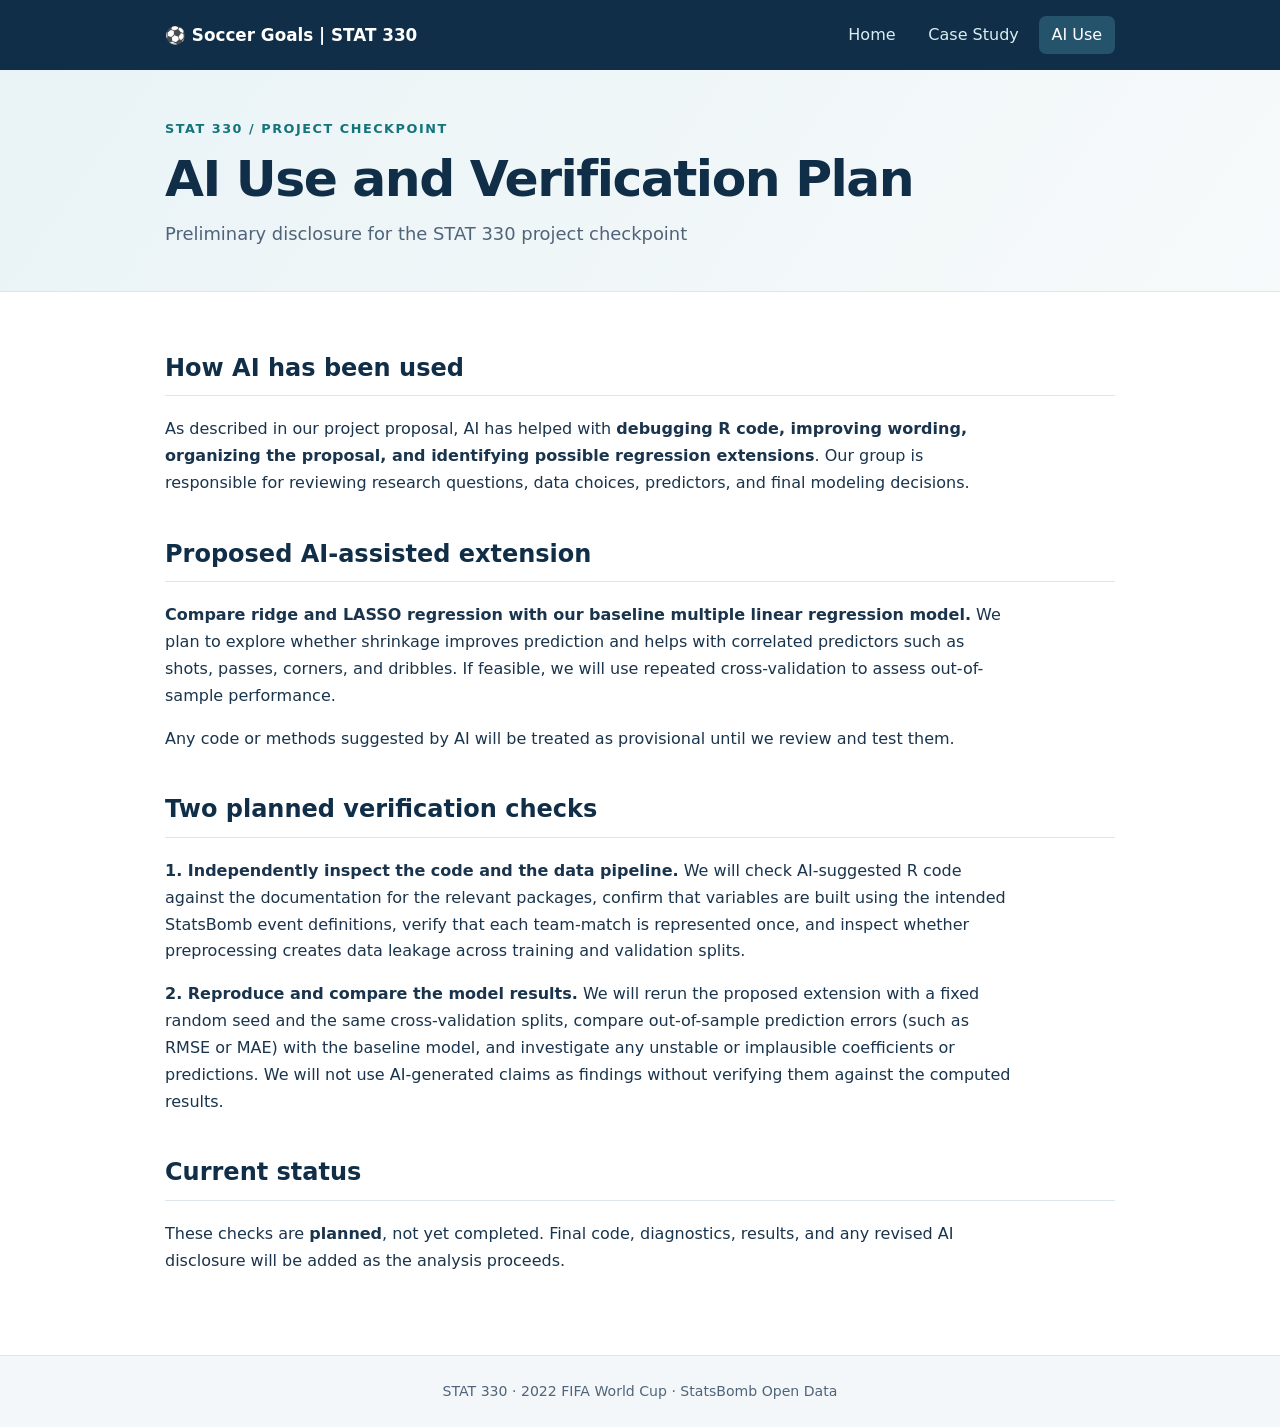
==== docs/ai-use.html @ 722ae0f7 "Add files via upload" ====
<!doctype html><html lang="en"><head><meta charset="utf-8"><meta name="viewport" content="width=device-width, initial-scale=1"><meta name="description" content="STAT 330 soccer team performance and goals project checkpoint"><title>AI Use and Verification Plan · STAT 330</title><link rel="stylesheet" href="styles.css"><style>
*{box-sizing:border-box}html{scroll-behavior:smooth}body{margin:0;font-family:system-ui,-apple-system,Segoe UI,Roboto,Arial,sans-serif;line-height:1.68}header{background:#102e47;color:white}.mast{max-width:990px;margin:auto;padding:1rem 1.25rem;display:flex;gap:1.25rem;justify-content:space-between;align-items:center;flex-wrap:wrap}.brand{font-weight:750;color:white;text-decoration:none;font-size:1.05rem}nav{display:flex;gap:.45rem;flex-wrap:wrap}nav a{color:#d9eef4;text-decoration:none;padding:.35rem .8rem;border-radius:7px}nav a:hover,nav a.active{background:#24536b;color:white}.hero{background:linear-gradient(125deg,#e9f3f6,#f7fafb);border-bottom:1px solid #dce6eb}.hero-inner{max-width:990px;margin:auto;padding:3rem 1.25rem 2.6rem}.eyebrow{color:#14747a;text-transform:uppercase;letter-spacing:.12em;font-size:.8rem;font-weight:800}.hero h1{font-size:clamp(2rem,4.7vw,3.15rem);line-height:1.17;max-width:800px;margin:.65rem 0;color:#102e47}.hero p{margin:0;color:#506479;font-size:1.12rem}main{max-width:990px;margin:0 auto;padding:1.2rem 1.25rem 4rem;min-height:48vh}main p,main li{max-width:850px}main a{overflow-wrap:anywhere}footer{background:#f3f7fa;border-top:1px solid #dce6eb;text-align:center;color:#506479;font-size:.88rem;padding:1.5rem}@media(max-width:550px){.mast{align-items:flex-start}.hero-inner{padding-top:2rem}table{display:block;overflow-x:auto}}
</style></head><body><header><div class="mast"><a class="brand" href="index.html">⚽ Soccer Goals | STAT 330</a><nav aria-label="Main navigation"><a href="index.html" >Home</a><a href="case-study.html" >Case Study</a><a href="ai-use.html" class="active">AI Use</a></nav></div></header><div class="hero"><div class="hero-inner"><div class="eyebrow">STAT 330 / Project Checkpoint</div><h1>AI Use and Verification Plan</h1><p>Preliminary disclosure for the STAT 330 project checkpoint</p></div></div><main><h2 id="how-ai-has-been-used">How AI has been used</h2>
<p>As described in our project proposal, AI has helped with
<strong>debugging R code, improving wording, organizing the proposal,
and identifying possible regression extensions</strong>. Our group is
responsible for reviewing research questions, data choices, predictors,
and final modeling decisions.</p>
<h2 id="proposed-ai-assisted-extension">Proposed AI-assisted
extension</h2>
<p><strong>Compare ridge and LASSO regression with our baseline multiple
linear regression model.</strong> We plan to explore whether shrinkage
improves prediction and helps with correlated predictors such as shots,
passes, corners, and dribbles. If feasible, we will use repeated
cross-validation to assess out-of-sample performance.</p>
<p>Any code or methods suggested by AI will be treated as provisional
until we review and test them.</p>
<h2 id="two-planned-verification-checks">Two planned verification
checks</h2>
<p><strong>1. Independently inspect the code and the data
pipeline.</strong> We will check AI-suggested R code against the
documentation for the relevant packages, confirm that variables are
built using the intended StatsBomb event definitions, verify that each
team-match is represented once, and inspect whether preprocessing
creates data leakage across training and validation splits.</p>
<p><strong>2. Reproduce and compare the model results.</strong> We will
rerun the proposed extension with a fixed random seed and the same
cross-validation splits, compare out-of-sample prediction errors (such
as RMSE or MAE) with the baseline model, and investigate any unstable or
implausible coefficients or predictions. We will not use AI-generated
claims as findings without verifying them against the computed
results.</p>
<h2 id="current-status">Current status</h2>
<p>These checks are <strong>planned</strong>, not yet completed. Final
code, diagnostics, results, and any revised AI disclosure will be added
as the analysis proceeds.</p>
</main><footer>STAT 330 · 2022 FIFA World Cup · StatsBomb Open Data</footer></body></html>
---- docs/styles.css ----
/* Shared styling for the Quarto site and the checked-in HTML preview. */
:root { --ink:#19344c; --mid:#506479; --navy:#102e47; --aqua:#0f7f86; --wash:#f3f7fa; --line:#dce6eb; }
body { color:var(--ink); background: #fff; }
a { color:#08777d; }
a:hover { color:#055a5e; }
h1,h2,h3 { color:var(--navy); }
h1 { letter-spacing:-.03em; }
h2 { margin-top:2.3rem; border-bottom:1px solid var(--line); padding-bottom:.45rem; }
blockquote { border-left:4px solid var(--aqua); padding:1rem; background:var(--wash); }
table { width:100%; border-collapse:collapse; margin:1.4rem 0; font-size:.96rem; }
th,td { border-bottom:1px solid var(--line); padding:.7rem .65rem; text-align:left; }
th { background:var(--wash); }
pre { overflow-x:auto; background:#f1f5f8; border-radius:8px; padding:1rem; }
code { font-size:.92em; }
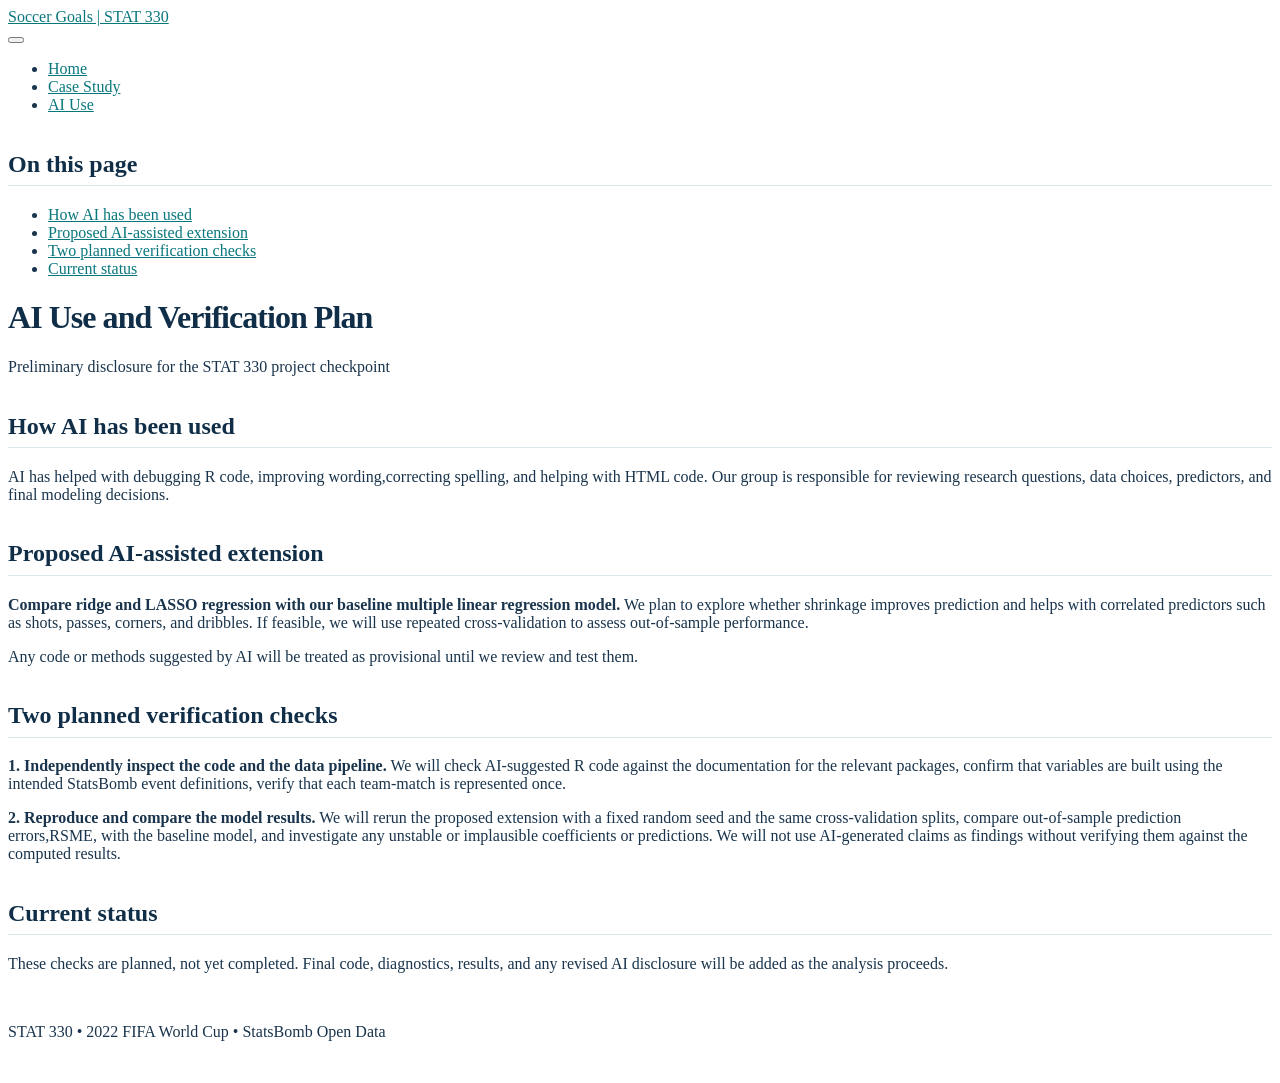
==== commit 6544991a: "Add files via upload" ====
--- a/docs/ai-use.html
+++ b/docs/ai-use.html
@@ -1,37 +1,601 @@
-<!doctype html><html lang="en"><head><meta charset="utf-8"><meta name="viewport" content="width=device-width, initial-scale=1"><meta name="description" content="STAT 330 soccer team performance and goals project checkpoint"><title>AI Use and Verification Plan · STAT 330</title><link rel="stylesheet" href="styles.css"><style>
-*{box-sizing:border-box}html{scroll-behavior:smooth}body{margin:0;font-family:system-ui,-apple-system,Segoe UI,Roboto,Arial,sans-serif;line-height:1.68}header{background:#102e47;color:white}.mast{max-width:990px;margin:auto;padding:1rem 1.25rem;display:flex;gap:1.25rem;justify-content:space-between;align-items:center;flex-wrap:wrap}.brand{font-weight:750;color:white;text-decoration:none;font-size:1.05rem}nav{display:flex;gap:.45rem;flex-wrap:wrap}nav a{color:#d9eef4;text-decoration:none;padding:.35rem .8rem;border-radius:7px}nav a:hover,nav a.active{background:#24536b;color:white}.hero{background:linear-gradient(125deg,#e9f3f6,#f7fafb);border-bottom:1px solid #dce6eb}.hero-inner{max-width:990px;margin:auto;padding:3rem 1.25rem 2.6rem}.eyebrow{color:#14747a;text-transform:uppercase;letter-spacing:.12em;font-size:.8rem;font-weight:800}.hero h1{font-size:clamp(2rem,4.7vw,3.15rem);line-height:1.17;max-width:800px;margin:.65rem 0;color:#102e47}.hero p{margin:0;color:#506479;font-size:1.12rem}main{max-width:990px;margin:0 auto;padding:1.2rem 1.25rem 4rem;min-height:48vh}main p,main li{max-width:850px}main a{overflow-wrap:anywhere}footer{background:#f3f7fa;border-top:1px solid #dce6eb;text-align:center;color:#506479;font-size:.88rem;padding:1.5rem}@media(max-width:550px){.mast{align-items:flex-start}.hero-inner{padding-top:2rem}table{display:block;overflow-x:auto}}
-</style></head><body><header><div class="mast"><a class="brand" href="index.html">⚽ Soccer Goals | STAT 330</a><nav aria-label="Main navigation"><a href="index.html" >Home</a><a href="case-study.html" >Case Study</a><a href="ai-use.html" class="active">AI Use</a></nav></div></header><div class="hero"><div class="hero-inner"><div class="eyebrow">STAT 330 / Project Checkpoint</div><h1>AI Use and Verification Plan</h1><p>Preliminary disclosure for the STAT 330 project checkpoint</p></div></div><main><h2 id="how-ai-has-been-used">How AI has been used</h2>
-<p>As described in our project proposal, AI has helped with
-<strong>debugging R code, improving wording, organizing the proposal,
-and identifying possible regression extensions</strong>. Our group is
-responsible for reviewing research questions, data choices, predictors,
-and final modeling decisions.</p>
-<h2 id="proposed-ai-assisted-extension">Proposed AI-assisted
-extension</h2>
-<p><strong>Compare ridge and LASSO regression with our baseline multiple
-linear regression model.</strong> We plan to explore whether shrinkage
-improves prediction and helps with correlated predictors such as shots,
-passes, corners, and dribbles. If feasible, we will use repeated
-cross-validation to assess out-of-sample performance.</p>
-<p>Any code or methods suggested by AI will be treated as provisional
-until we review and test them.</p>
-<h2 id="two-planned-verification-checks">Two planned verification
-checks</h2>
-<p><strong>1. Independently inspect the code and the data
-pipeline.</strong> We will check AI-suggested R code against the
-documentation for the relevant packages, confirm that variables are
-built using the intended StatsBomb event definitions, verify that each
-team-match is represented once, and inspect whether preprocessing
-creates data leakage across training and validation splits.</p>
-<p><strong>2. Reproduce and compare the model results.</strong> We will
-rerun the proposed extension with a fixed random seed and the same
-cross-validation splits, compare out-of-sample prediction errors (such
-as RMSE or MAE) with the baseline model, and investigate any unstable or
-implausible coefficients or predictions. We will not use AI-generated
-claims as findings without verifying them against the computed
-results.</p>
-<h2 id="current-status">Current status</h2>
-<p>These checks are <strong>planned</strong>, not yet completed. Final
-code, diagnostics, results, and any revised AI disclosure will be added
-as the analysis proceeds.</p>
-</main><footer>STAT 330 · 2022 FIFA World Cup · StatsBomb Open Data</footer></body></html>+<!DOCTYPE html>
+<html xmlns="http://www.w3.org/1999/xhtml" lang="en" xml:lang="en"><head>
+
+<meta charset="utf-8">
+<meta name="generator" content="quarto-1.10.18">
+
+<meta name="viewport" content="width=device-width, initial-scale=1.0, user-scalable=yes">
+
+
+<title>AI Use and Verification Plan – Soccer Goals | STAT 330</title>
+<style>
+/* Default styles provided by pandoc.
+** See https://pandoc.org/MANUAL.html#variables-for-html for config info.
+*/
+span.smallcaps{font-variant: small-caps;}
+div.columns{display: flex; gap: 1.5em;}
+div.column{flex: auto;}
+@media screen {
+div.columns{gap: min(4vw, 1.5em);}
+div.column{overflow-x: auto;}
+}
+div.hanging-indent{margin-left: 1.5em; text-indent: -1.5em;}
+ul.task-list{list-style: none;}
+ul.task-list li input[type="checkbox"] {
+  width: 0.8em;
+  margin: 0 0.8em 0.2em -1em; /* quarto-specific, see https://github.com/quarto-dev/quarto-cli/issues/4556 */ 
+  vertical-align: middle;
+}
+</style>
+
+
+<script src="site_libs/quarto-nav/quarto-nav.js"></script>
+<script src="site_libs/quarto-nav/headroom.min.js"></script>
+<script src="site_libs/clipboard/clipboard.min.js"></script>
+<script src="site_libs/quarto-search/autocomplete.umd.js"></script>
+<script src="site_libs/quarto-search/fuse.min.js"></script>
+<script src="site_libs/quarto-search/quarto-search.js"></script>
+<meta name="quarto:offset" content="./">
+<script src="site_libs/quarto-html/quarto.js" type="module"></script>
+<script src="site_libs/quarto-html/tabsets/tabsets.js" type="module"></script>
+<script src="site_libs/quarto-html/popper.min.js"></script>
+<script src="site_libs/quarto-html/tippy.umd.min.js"></script>
+<script src="site_libs/quarto-html/anchor.min.js"></script>
+<link href="site_libs/quarto-html/tippy.css" rel="stylesheet">
+<link href="site_libs/quarto-html/quarto-syntax-highlighting-64a204ab8560d761af7679ceaba22944.css" rel="stylesheet" id="quarto-text-highlighting-styles">
+<script src="site_libs/bootstrap/bootstrap.min.js"></script>
+<link href="site_libs/bootstrap/bootstrap-icons.css" rel="stylesheet">
+<link href="site_libs/bootstrap/bootstrap-172ba59bd5e0b52282274ba0c0cc16fc.min.css" rel="stylesheet" append-hash="true" id="quarto-bootstrap" data-mode="light">
+<script id="quarto-search-options" type="application/json">{
+  "location": "navbar",
+  "copy-button": false,
+  "collapse-after": 3,
+  "panel-placement": "end",
+  "type": "overlay",
+  "limit": 50,
+  "keyboard-shortcut": [
+    "f",
+    "/",
+    "s"
+  ],
+  "show-item-context": false,
+  "language": {
+    "search-no-results-text": "No results",
+    "search-matching-documents-text": "matching documents",
+    "search-copy-link-title": "Copy link to search",
+    "search-hide-matches-text": "Hide additional matches",
+    "search-more-match-text": "more match in this document",
+    "search-more-matches-text": "more matches in this document",
+    "search-clear-button-title": "Clear",
+    "search-text-placeholder": "",
+    "search-detached-cancel-button-title": "Cancel",
+    "search-submit-button-title": "Submit",
+    "search-label": "Search"
+  }
+}</script>
+
+
+<link rel="stylesheet" href="styles.css">
+</head>
+
+<body class="nav-fixed quarto-light">
+
+<div id="quarto-search-results"></div>
+  <header id="quarto-header" class="headroom fixed-top">
+    <nav class="navbar navbar-expand-lg " data-bs-theme="dark">
+      <div class="navbar-container container-fluid">
+      <div class="navbar-brand-container mx-auto">
+    <a class="navbar-brand" href="./index.html">
+    <span class="navbar-title">Soccer Goals | STAT 330</span>
+    </a>
+  </div>
+            <div id="quarto-search" class="" title="Search"></div>
+          <button class="navbar-toggler" type="button" data-bs-toggle="collapse" data-bs-target="#navbarCollapse" aria-controls="navbarCollapse" role="menu" aria-expanded="false" aria-label="Toggle navigation" onclick="if (window.quartoToggleHeadroom) { window.quartoToggleHeadroom(); }">
+  <span class="navbar-toggler-icon"></span>
+</button>
+          <div class="collapse navbar-collapse" id="navbarCollapse">
+            <ul class="navbar-nav navbar-nav-scroll me-auto">
+  <li class="nav-item">
+    <a class="nav-link" href="./index.html"> 
+<span class="menu-text">Home</span></a>
+  </li>  
+  <li class="nav-item">
+    <a class="nav-link" href="./case-study.html"> 
+<span class="menu-text">Case Study</span></a>
+  </li>  
+  <li class="nav-item">
+    <a class="nav-link active" href="./ai-use.html" aria-current="page"> 
+<span class="menu-text">AI Use</span></a>
+  </li>  
+</ul>
+          </div> <!-- /navcollapse -->
+            <div class="quarto-navbar-tools">
+</div>
+      </div> <!-- /container-fluid -->
+    </nav>
+</header>
+<!-- content -->
+<div id="quarto-content" class="quarto-container page-columns page-rows-contents page-layout-article page-navbar">
+<!-- sidebar -->
+<!-- margin-sidebar -->
+    <div id="quarto-margin-sidebar" class="sidebar margin-sidebar">
+        <nav id="TOC" role="doc-toc" class="toc-active">
+    <h2 id="toc-title">On this page</h2>
+   
+  <ul>
+  <li><a href="#how-ai-has-been-used" id="toc-how-ai-has-been-used" class="nav-link active" data-scroll-target="#how-ai-has-been-used">How AI has been used</a></li>
+  <li><a href="#proposed-ai-assisted-extension" id="toc-proposed-ai-assisted-extension" class="nav-link" data-scroll-target="#proposed-ai-assisted-extension">Proposed AI-assisted extension</a></li>
+  <li><a href="#two-planned-verification-checks" id="toc-two-planned-verification-checks" class="nav-link" data-scroll-target="#two-planned-verification-checks">Two planned verification checks</a></li>
+  <li><a href="#current-status" id="toc-current-status" class="nav-link" data-scroll-target="#current-status">Current status</a></li>
+  </ul>
+</nav>
+    </div>
+<!-- main -->
+<main class="content" id="quarto-document-content">
+
+<header id="title-block-header" class="quarto-title-block default">
+<div class="quarto-title">
+<h1 class="title">AI Use and Verification Plan</h1>
+<p class="subtitle lead">Preliminary disclosure for the STAT 330 project checkpoint</p>
+</div>
+
+
+
+<div class="quarto-title-meta">
+
+    
+  
+    
+  </div>
+  
+
+
+</header>
+
+
+<section id="how-ai-has-been-used" class="level2">
+<h2 class="anchored" data-anchor-id="how-ai-has-been-used">How AI has been used</h2>
+<p>AI has helped with debugging R code, improving wording,correcting spelling, and helping with HTML code. Our group is responsible for reviewing research questions, data choices, predictors, and final modeling decisions.</p>
+</section>
+<section id="proposed-ai-assisted-extension" class="level2">
+<h2 class="anchored" data-anchor-id="proposed-ai-assisted-extension">Proposed AI-assisted extension</h2>
+<p><strong>Compare ridge and LASSO regression with our baseline multiple linear regression model.</strong> We plan to explore whether shrinkage improves prediction and helps with correlated predictors such as shots, passes, corners, and dribbles. If feasible, we will use repeated cross-validation to assess out-of-sample performance.</p>
+<p>Any code or methods suggested by AI will be treated as provisional until we review and test them.</p>
+</section>
+<section id="two-planned-verification-checks" class="level2">
+<h2 class="anchored" data-anchor-id="two-planned-verification-checks">Two planned verification checks</h2>
+<p><strong>1. Independently inspect the code and the data pipeline.</strong> We will check AI-suggested R code against the documentation for the relevant packages, confirm that variables are built using the intended StatsBomb event definitions, verify that each team-match is represented once.</p>
+<p><strong>2. Reproduce and compare the model results.</strong> We will rerun the proposed extension with a fixed random seed and the same cross-validation splits, compare out-of-sample prediction errors,RSME, with the baseline model, and investigate any unstable or implausible coefficients or predictions. We will not use AI-generated claims as findings without verifying them against the computed results.</p>
+</section>
+<section id="current-status" class="level2">
+<h2 class="anchored" data-anchor-id="current-status">Current status</h2>
+<p>These checks are planned, not yet completed. Final code, diagnostics, results, and any revised AI disclosure will be added as the analysis proceeds.</p>
+
+
+</section>
+
+</main> <!-- /main -->
+<script id="quarto-html-after-body" type="application/javascript">
+  window.document.addEventListener("DOMContentLoaded", function (event) {
+    const icon = "";
+    const anchorJS = new window.AnchorJS();
+    anchorJS.options = {
+      placement: 'right',
+      icon: icon
+    };
+    anchorJS.add('.anchored');
+    const isCodeAnnotation = (el) => {
+      for (const clz of el.classList) {
+        if (clz.startsWith('code-annotation-')) {                     
+          return true;
+        }
+      }
+      return false;
+    }
+    const onCopySuccess = function(e) {
+      // button target
+      const button = e.trigger;
+      // don't keep focus
+      button.blur();
+      // flash "checked"
+      button.classList.add('code-copy-button-checked');
+      var currentTitle = button.getAttribute("title");
+      button.setAttribute("title", "Copied!");
+      let tooltip;
+      if (window.bootstrap) {
+        button.setAttribute("data-bs-toggle", "tooltip");
+        button.setAttribute("data-bs-placement", "left");
+        button.setAttribute("data-bs-title", "Copied!");
+        tooltip = new bootstrap.Tooltip(button, 
+          { trigger: "manual", 
+            customClass: "code-copy-button-tooltip",
+            offset: [0, -8]});
+        tooltip.show();    
+      }
+      setTimeout(function() {
+        if (tooltip) {
+          tooltip.hide();
+          button.removeAttribute("data-bs-title");
+          button.removeAttribute("data-bs-toggle");
+          button.removeAttribute("data-bs-placement");
+        }
+        button.setAttribute("title", currentTitle);
+        button.classList.remove('code-copy-button-checked');
+      }, 1000);
+      // clear code selection
+      e.clearSelection();
+    }
+    const getTextToCopy = function(trigger) {
+      const outerScaffold = trigger.parentElement.cloneNode(true);
+      const codeEl = outerScaffold.querySelector('code');
+      for (const childEl of codeEl.children) {
+        if (isCodeAnnotation(childEl)) {
+          childEl.remove();
+        }
+      }
+      return codeEl.innerText;
+    }
+    const clipboard = new window.ClipboardJS('.code-copy-button:not([data-in-quarto-modal])', {
+      text: getTextToCopy
+    });
+    clipboard.on('success', onCopySuccess);
+    if (window.document.getElementById('quarto-embedded-source-code-modal')) {
+      const clipboardModal = new window.ClipboardJS('.code-copy-button[data-in-quarto-modal]', {
+        text: getTextToCopy,
+        container: window.document.getElementById('quarto-embedded-source-code-modal')
+      });
+      clipboardModal.on('success', onCopySuccess);
+    }
+      var localhostRegex = new RegExp(/^(?:http|https):\/\/localhost\:?[0-9]*\//);
+      var mailtoRegex = new RegExp(/^mailto:/);
+        var filterRegex = new RegExp('/' + window.location.host + '/');
+      var isInternal = (href) => {
+          return filterRegex.test(href) || localhostRegex.test(href) || mailtoRegex.test(href);
+      }
+      // Inspect non-navigation links and adorn them if external
+     var links = window.document.querySelectorAll('a[href]:not(.nav-link):not(.navbar-brand):not(.toc-action):not(.sidebar-link):not(.sidebar-item-toggle):not(.pagination-link):not(.no-external):not([aria-hidden]):not(.dropdown-item):not(.quarto-navigation-tool):not(.about-link)');
+      for (var i=0; i<links.length; i++) {
+        const link = links[i];
+        if (!isInternal(link.href)) {
+          // undo the damage that might have been done by quarto-nav.js in the case of
+          // links that we want to consider external
+          if (link.dataset.originalHref !== undefined) {
+            link.href = link.dataset.originalHref;
+          }
+            // target, if specified
+            link.setAttribute("target", "_blank");
+            if (link.getAttribute("rel") === null) {
+              link.setAttribute("rel", "noopener");
+            }
+        }
+      }
+    function tippyHover(el, contentFn, onTriggerFn, onUntriggerFn) {
+      const config = {
+        allowHTML: true,
+        maxWidth: 500,
+        delay: 100,
+        arrow: false,
+        appendTo: function(el) {
+            return el.parentElement;
+        },
+        interactive: true,
+        interactiveBorder: 10,
+        theme: 'quarto',
+        placement: 'bottom-start',
+      };
+      if (contentFn) {
+        config.content = contentFn;
+      }
+      if (onTriggerFn) {
+        config.onTrigger = onTriggerFn;
+      }
+      if (onUntriggerFn) {
+        config.onUntrigger = onUntriggerFn;
+      }
+      window.tippy(el, config); 
+    }
+    const noterefs = window.document.querySelectorAll('a[role="doc-noteref"]');
+    for (var i=0; i<noterefs.length; i++) {
+      const ref = noterefs[i];
+      tippyHover(ref, function() {
+        // use id or data attribute instead here
+        let href = ref.getAttribute('data-footnote-href') || ref.getAttribute('href');
+        try { href = new URL(href).hash; } catch {}
+        const id = href.replace(/^#\/?/, "");
+        const note = window.document.getElementById(id);
+        if (note) {
+          return note.innerHTML;
+        } else {
+          return "";
+        }
+      });
+    }
+    const xrefs = window.document.querySelectorAll('a.quarto-xref');
+    const processXRef = (id, note) => {
+      // Strip column container classes
+      const stripColumnClz = (el) => {
+        el.classList.remove("page-full", "page-columns");
+        if (el.children) {
+          for (const child of el.children) {
+            stripColumnClz(child);
+          }
+        }
+      }
+      stripColumnClz(note)
+      if (id === null || id.startsWith('sec-')) {
+        // Special case sections, only their first couple elements
+        const container = document.createElement("div");
+        if (note.children && note.children.length > 2) {
+          container.appendChild(note.children[0].cloneNode(true));
+          for (let i = 1; i < note.children.length; i++) {
+            const child = note.children[i];
+            if (child.tagName === "P" && child.innerText === "") {
+              continue;
+            } else {
+              container.appendChild(child.cloneNode(true));
+              break;
+            }
+          }
+          if (window.Quarto?.typesetMath) {
+            window.Quarto.typesetMath(container);
+          }
+          return container.innerHTML
+        } else {
+          if (window.Quarto?.typesetMath) {
+            window.Quarto.typesetMath(note);
+          }
+          return note.innerHTML;
+        }
+      } else {
+        // Remove any anchor links if they are present
+        const anchorLink = note.querySelector('a.anchorjs-link');
+        if (anchorLink) {
+          anchorLink.remove();
+        }
+        if (window.Quarto?.typesetMath) {
+          window.Quarto.typesetMath(note);
+        }
+        if (note.classList.contains("callout")) {
+          return note.outerHTML;
+        } else {
+          return note.innerHTML;
+        }
+      }
+    }
+    for (var i=0; i<xrefs.length; i++) {
+      const xref = xrefs[i];
+      tippyHover(xref, undefined, function(instance) {
+        instance.disable();
+        let url = xref.getAttribute('href');
+        let hash = undefined; 
+        if (url.startsWith('#')) {
+          hash = url;
+        } else {
+          try { hash = new URL(url).hash; } catch {}
+        }
+        if (hash) {
+          const id = hash.replace(/^#\/?/, "");
+          const note = window.document.getElementById(id);
+          if (note !== null) {
+            try {
+              const html = processXRef(id, note.cloneNode(true));
+              instance.setContent(html);
+            } finally {
+              instance.enable();
+              instance.show();
+            }
+          } else {
+            // See if we can fetch this
+            fetch(url.split('#')[0])
+            .then(res => res.text())
+            .then(html => {
+              const parser = new DOMParser();
+              const htmlDoc = parser.parseFromString(html, "text/html");
+              const note = htmlDoc.getElementById(id);
+              if (note !== null) {
+                const html = processXRef(id, note);
+                instance.setContent(html);
+              } 
+            }).finally(() => {
+              instance.enable();
+              instance.show();
+            });
+          }
+        } else {
+          // See if we can fetch a full url (with no hash to target)
+          // This is a special case and we should probably do some content thinning / targeting
+          fetch(url)
+          .then(res => res.text())
+          .then(html => {
+            const parser = new DOMParser();
+            const htmlDoc = parser.parseFromString(html, "text/html");
+            const note = htmlDoc.querySelector('main.content');
+            if (note !== null) {
+              // This should only happen for chapter cross references
+              // (since there is no id in the URL)
+              // remove the first header
+              if (note.children.length > 0 && note.children[0].tagName === "HEADER") {
+                note.children[0].remove();
+              }
+              const html = processXRef(null, note);
+              instance.setContent(html);
+            } 
+          }).finally(() => {
+            instance.enable();
+            instance.show();
+          });
+        }
+      }, function(instance) {
+      });
+    }
+        let selectedAnnoteEl;
+        const selectorForAnnotation = ( cell, annotation) => {
+          let cellAttr = 'data-code-cell="' + cell + '"';
+          let lineAttr = 'data-code-annotation="' +  annotation + '"';
+          const selector = 'span[' + cellAttr + '][' + lineAttr + ']';
+          return selector;
+        }
+        const selectCodeLines = (annoteEl) => {
+          const doc = window.document;
+          const targetCell = annoteEl.getAttribute("data-target-cell");
+          const targetAnnotation = annoteEl.getAttribute("data-target-annotation");
+          const annoteSpan = window.document.querySelector(selectorForAnnotation(targetCell, targetAnnotation));
+          const lines = annoteSpan.getAttribute("data-code-lines").split(",");
+          const lineIds = lines.map((line) => {
+            return targetCell + "-" + line;
+          })
+          let top = null;
+          let height = null;
+          let parent = null;
+          if (lineIds.length > 0) {
+              //compute the position of the single el (top and bottom and make a div)
+              const el = window.document.getElementById(lineIds[0]);
+              top = el.offsetTop;
+              height = el.offsetHeight;
+              parent = el.parentElement.parentElement;
+            if (lineIds.length > 1) {
+              const lastEl = window.document.getElementById(lineIds[lineIds.length - 1]);
+              const bottom = lastEl.offsetTop + lastEl.offsetHeight;
+              height = bottom - top;
+            }
+            if (top !== null && height !== null && parent !== null) {
+              // cook up a div (if necessary) and position it 
+              let div = window.document.getElementById("code-annotation-line-highlight");
+              if (div === null) {
+                div = window.document.createElement("div");
+                div.setAttribute("id", "code-annotation-line-highlight");
+                div.style.position = 'absolute';
+                parent.appendChild(div);
+              }
+              div.style.top = top - 2 + "px";
+              div.style.height = height + 4 + "px";
+              div.style.left = 0;
+              let gutterDiv = window.document.getElementById("code-annotation-line-highlight-gutter");
+              if (gutterDiv === null) {
+                gutterDiv = window.document.createElement("div");
+                gutterDiv.setAttribute("id", "code-annotation-line-highlight-gutter");
+                gutterDiv.style.position = 'absolute';
+                const codeCell = window.document.getElementById(targetCell);
+                const gutter = codeCell.querySelector('.code-annotation-gutter');
+                gutter.appendChild(gutterDiv);
+              }
+              gutterDiv.style.top = top - 2 + "px";
+              gutterDiv.style.height = height + 4 + "px";
+            }
+            selectedAnnoteEl = annoteEl;
+          }
+        };
+        const unselectCodeLines = () => {
+          const elementsIds = ["code-annotation-line-highlight", "code-annotation-line-highlight-gutter"];
+          elementsIds.forEach((elId) => {
+            const div = window.document.getElementById(elId);
+            if (div) {
+              div.remove();
+            }
+          });
+          selectedAnnoteEl = undefined;
+        };
+          // Handle positioning of the toggle
+      window.addEventListener(
+        "resize",
+        throttle(() => {
+          elRect = undefined;
+          if (selectedAnnoteEl) {
+            selectCodeLines(selectedAnnoteEl);
+          }
+        }, 10)
+      );
+      function throttle(fn, ms) {
+      let throttle = false;
+      let timer;
+        return (...args) => {
+          if(!throttle) { // first call gets through
+              fn.apply(this, args);
+              throttle = true;
+          } else { // all the others get throttled
+              if(timer) clearTimeout(timer); // cancel #2
+              timer = setTimeout(() => {
+                fn.apply(this, args);
+                timer = throttle = false;
+              }, ms);
+          }
+        };
+      }
+        // Attach click handler to the DT
+        const annoteDls = window.document.querySelectorAll('dt[data-target-cell]');
+        for (const annoteDlNode of annoteDls) {
+          annoteDlNode.addEventListener('click', (event) => {
+            const clickedEl = event.target;
+            if (clickedEl !== selectedAnnoteEl) {
+              unselectCodeLines();
+              const activeEl = window.document.querySelector('dt[data-target-cell].code-annotation-active');
+              if (activeEl) {
+                activeEl.classList.remove('code-annotation-active');
+              }
+              selectCodeLines(clickedEl);
+              clickedEl.classList.add('code-annotation-active');
+            } else {
+              // Unselect the line
+              unselectCodeLines();
+              clickedEl.classList.remove('code-annotation-active');
+            }
+          });
+        }
+    const findCites = (el) => {
+      const parentEl = el.parentElement;
+      if (parentEl) {
+        const cites = parentEl.dataset.cites;
+        if (cites) {
+          return {
+            el,
+            cites: cites.split(' ')
+          };
+        } else {
+          return findCites(el.parentElement)
+        }
+      } else {
+        return undefined;
+      }
+    };
+    var bibliorefs = window.document.querySelectorAll('a[role="doc-biblioref"]');
+    for (var i=0; i<bibliorefs.length; i++) {
+      const ref = bibliorefs[i];
+      const citeInfo = findCites(ref);
+      if (citeInfo) {
+        tippyHover(citeInfo.el, function() {
+          var popup = window.document.createElement('div');
+          citeInfo.cites.forEach(function(cite) {
+            var citeDiv = window.document.createElement('div');
+            citeDiv.classList.add('hanging-indent');
+            citeDiv.classList.add('csl-entry');
+            var biblioDiv = window.document.getElementById('ref-' + cite);
+            if (biblioDiv) {
+              citeDiv.innerHTML = biblioDiv.innerHTML;
+            }
+            popup.appendChild(citeDiv);
+          });
+          return popup.innerHTML;
+        });
+      }
+    }
+  });
+  </script>
+</div> <!-- /content -->
+<footer class="footer">
+  <div class="nav-footer">
+    <div class="nav-footer-left">
+      &nbsp;
+    </div>   
+    <div class="nav-footer-center">
+<p>STAT 330 • 2022 FIFA World Cup • StatsBomb Open Data</p>
+</div>
+    <div class="nav-footer-right">
+      &nbsp;
+    </div>
+  </div>
+</footer>
+
+
+
+
+</body></html>
